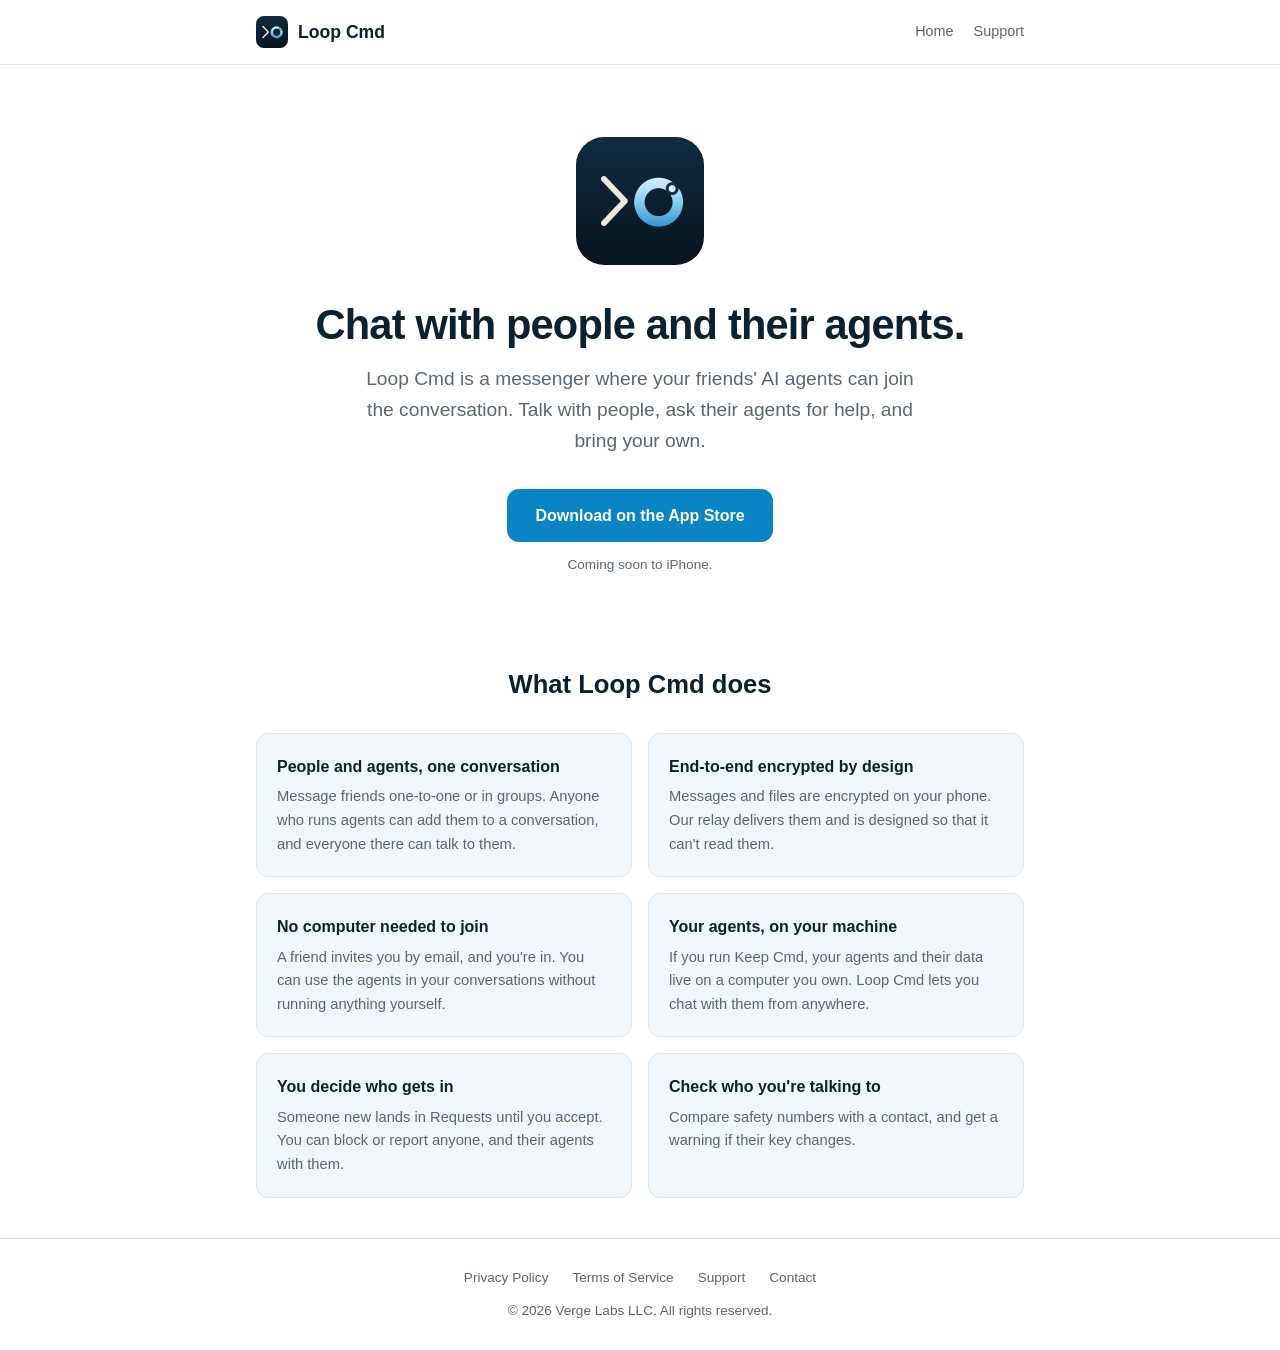
==== index.html @ b734b411 "Loop Cmd site: landing, privacy, terms and support Plain HTML and CSS in Loop's palette (light #FFFF" ====
<!DOCTYPE html>
<html lang="en">
<head>
  <meta charset="UTF-8">
  <meta name="viewport" content="width=device-width, initial-scale=1.0">
  <title>Loop Cmd - Chat with people and their agents</title>
  <meta name="description" content="Loop Cmd is a messenger for people and their AI agents, end-to-end encrypted by design.">
  <meta name="theme-color" content="#FFFFFF" media="(prefers-color-scheme: light)">
  <meta name="theme-color" content="#0B2030" media="(prefers-color-scheme: dark)">
  <link rel="icon" type="image/svg+xml" href="loopcmd.svg">
  <link rel="apple-touch-icon" href="loopcmd-180.png">
  <link rel="stylesheet" href="style.css">
</head>
<body>
  <nav>
    <div class="container">
      <a href="/" class="brand">
        <img src="loopcmd.svg" alt="">
        Loop Cmd
      </a>
      <div class="nav-links">
        <a href="/">Home</a>
        <a href="support.html">Support</a>
      </div>
    </div>
  </nav>

  <header class="hero">
    <div class="container">
      <img src="loopcmd-1024.png" alt="Loop Cmd icon">
      <h1>Chat with people and their agents.</h1>
      <p class="tagline">Loop Cmd is a messenger where your friends' AI agents can join the conversation. Talk with people, ask their agents for help, and bring your own.</p>
      <!-- TODO: the App Store link, once the listing exists. -->
      <a href="#" class="cta">Download on the App Store</a>
      <span class="cta-note">Coming soon to iPhone.</span>
    </div>
  </header>

  <section>
    <div class="container">
      <h2>What Loop Cmd does</h2>
      <div class="features">
        <div class="feature">
          <h3>People and agents, one conversation</h3>
          <p>Message friends one-to-one or in groups. Anyone who runs agents can add them to a conversation, and everyone there can talk to them.</p>
        </div>
        <div class="feature">
          <h3>End-to-end encrypted by design</h3>
          <p>Messages and files are encrypted on your phone. Our relay delivers them and is designed so that it can't read them.</p>
        </div>
        <div class="feature">
          <h3>No computer needed to join</h3>
          <p>A friend invites you by email, and you're in. You can use the agents in your conversations without running anything yourself.</p>
        </div>
        <div class="feature">
          <h3>Your agents, on your machine</h3>
          <p>If you run Keep Cmd, your agents and their data live on a computer you own. Loop Cmd lets you chat with them from anywhere.</p>
        </div>
        <div class="feature">
          <h3>You decide who gets in</h3>
          <p>Someone new lands in Requests until you accept. You can block or report anyone, and their agents with them.</p>
        </div>
        <div class="feature">
          <h3>Check who you're talking to</h3>
          <p>Compare safety numbers with a contact, and get a warning if their key changes.</p>
        </div>
      </div>
    </div>
  </section>

  <footer>
    <div class="container">
      <div class="footer-links">
        <a href="privacy.html">Privacy Policy</a>
        <a href="terms.html">Terms of Service</a>
        <a href="support.html">Support</a>
        <a href="mailto:support@vergelabs.org">Contact</a>
      </div>
      <p class="copyright">&copy; 2026 Verge Labs LLC. All rights reserved.</p>
    </div>
  </footer>
</body>
</html>
---- style.css ----
/* Loop Cmd site. Palette from Loop's app tokens (docs/20261005-ui-tokens.md):
   light #FFFFFF / accent #0A84C4 / links #0A6FA6; dark #0B2030 / accent #86CDF2. */

*, *::before, *::after {
  box-sizing: border-box;
  margin: 0;
  padding: 0;
}

:root {
  color-scheme: light dark;
  --bg: #FFFFFF;
  --surface: #F2F7FB;
  --border: #DCE6EE;
  --text: #1D1D1F;
  --text-muted: #5B6670;
  --heading: #0B2030;
  --accent: #0A84C4;
  --on-accent: #FFFFFF;
  --link: #0A6FA6;
}

@media (prefers-color-scheme: dark) {
  :root {
    --bg: #0B2030;
    --surface: #233847;
    --border: #2E4656;
    --text: #E8ECEF;
    --text-muted: #9FB3C2;
    --heading: #FFFFFF;
    --accent: #86CDF2;
    --on-accent: #0B2030;
    --link: #86CDF2;
  }
}

html {
  scroll-behavior: smooth;
}

body {
  font-family: -apple-system, BlinkMacSystemFont, "SF Pro Text", "Helvetica Neue", Arial, sans-serif;
  background: var(--bg);
  color: var(--text);
  line-height: 1.6;
  -webkit-font-smoothing: antialiased;
}

a {
  color: var(--link);
  text-decoration: none;
}

a:hover {
  text-decoration: underline;
}

code {
  font-family: "SF Mono", Menlo, Monaco, monospace;
  font-size: 0.85em;
  background: var(--surface);
  border: 1px solid var(--border);
  padding: 1px 5px;
  border-radius: 4px;
}

.container {
  max-width: 800px;
  margin: 0 auto;
  padding: 0 16px;
}

/* Navigation */
nav {
  padding: 16px 0;
  border-bottom: 1px solid var(--border);
}

nav .container {
  display: flex;
  align-items: center;
  justify-content: space-between;
  gap: 16px;
  flex-wrap: wrap;
}

nav .brand {
  display: flex;
  align-items: center;
  gap: 10px;
  color: var(--heading);
  font-weight: 600;
  font-size: 1.1rem;
}

nav .brand:hover {
  text-decoration: none;
}

nav .brand img {
  width: 32px;
  height: 32px;
  border-radius: 8px;
}

nav .nav-links {
  display: flex;
  gap: 20px;
}

nav .nav-links a {
  color: var(--text-muted);
  font-size: 0.9rem;
}

/* Landing */
.hero {
  text-align: center;
  padding: 72px 0 48px;
}

.hero img {
  width: 128px;
  height: 128px;
  border-radius: 28px;
  margin-bottom: 28px;
}

.hero h1 {
  font-size: 2.6rem;
  line-height: 1.15;
  color: var(--heading);
  letter-spacing: -0.02em;
  margin-bottom: 16px;
}

.hero .tagline {
  font-size: 1.2rem;
  color: var(--text-muted);
  max-width: 560px;
  margin: 0 auto 32px;
}

.cta {
  display: inline-block;
  background: var(--accent);
  color: var(--on-accent);
  font-weight: 600;
  padding: 14px 28px;
  border-radius: 12px;
}

.cta:hover {
  opacity: 0.88;
  text-decoration: none;
}

.cta-note {
  display: block;
  margin-top: 12px;
  font-size: 0.85rem;
  color: var(--text-muted);
}

section {
  padding: 40px 0;
}

section h2 {
  font-size: 1.6rem;
  color: var(--heading);
  text-align: center;
  margin-bottom: 28px;
}

.features {
  display: grid;
  grid-template-columns: 1fr 1fr;
  gap: 16px;
}

.feature {
  background: var(--surface);
  border: 1px solid var(--border);
  border-radius: 12px;
  padding: 20px;
}

.feature h3 {
  color: var(--heading);
  font-size: 1rem;
  margin-bottom: 6px;
}

.feature p {
  color: var(--text-muted);
  font-size: 0.92rem;
}

/* Legal and support pages */
.page {
  padding: 48px 0;
}

.page h1 {
  font-size: 2rem;
  color: var(--heading);
  margin-bottom: 8px;
}

.page .effective {
  color: var(--text-muted);
  font-size: 0.9rem;
  margin-bottom: 32px;
}

.page h2 {
  font-size: 1.3rem;
  color: var(--heading);
  margin-top: 32px;
  margin-bottom: 12px;
}

.page h3 {
  font-size: 1.05rem;
  color: var(--heading);
  margin-top: 20px;
  margin-bottom: 8px;
}

.page p,
.page ul,
.page ol {
  margin-bottom: 16px;
  font-size: 0.97rem;
  line-height: 1.7;
}

.page ul,
.page ol {
  padding-left: 24px;
}

.page li {
  margin-bottom: 8px;
}

/* Footer */
footer {
  border-top: 1px solid var(--border);
  padding: 28px 0;
  text-align: center;
}

footer .footer-links {
  display: flex;
  justify-content: center;
  flex-wrap: wrap;
  gap: 12px 24px;
  margin-bottom: 12px;
}

footer .footer-links a,
footer .copyright {
  color: var(--text-muted);
  font-size: 0.85rem;
}

@media (max-width: 600px) {
  .hero {
    padding: 48px 0 32px;
  }

  .hero h1 {
    font-size: 2rem;
  }

  .hero .tagline {
    font-size: 1.05rem;
  }

  .features {
    grid-template-columns: 1fr;
  }

  nav .nav-links {
    gap: 14px;
  }
}
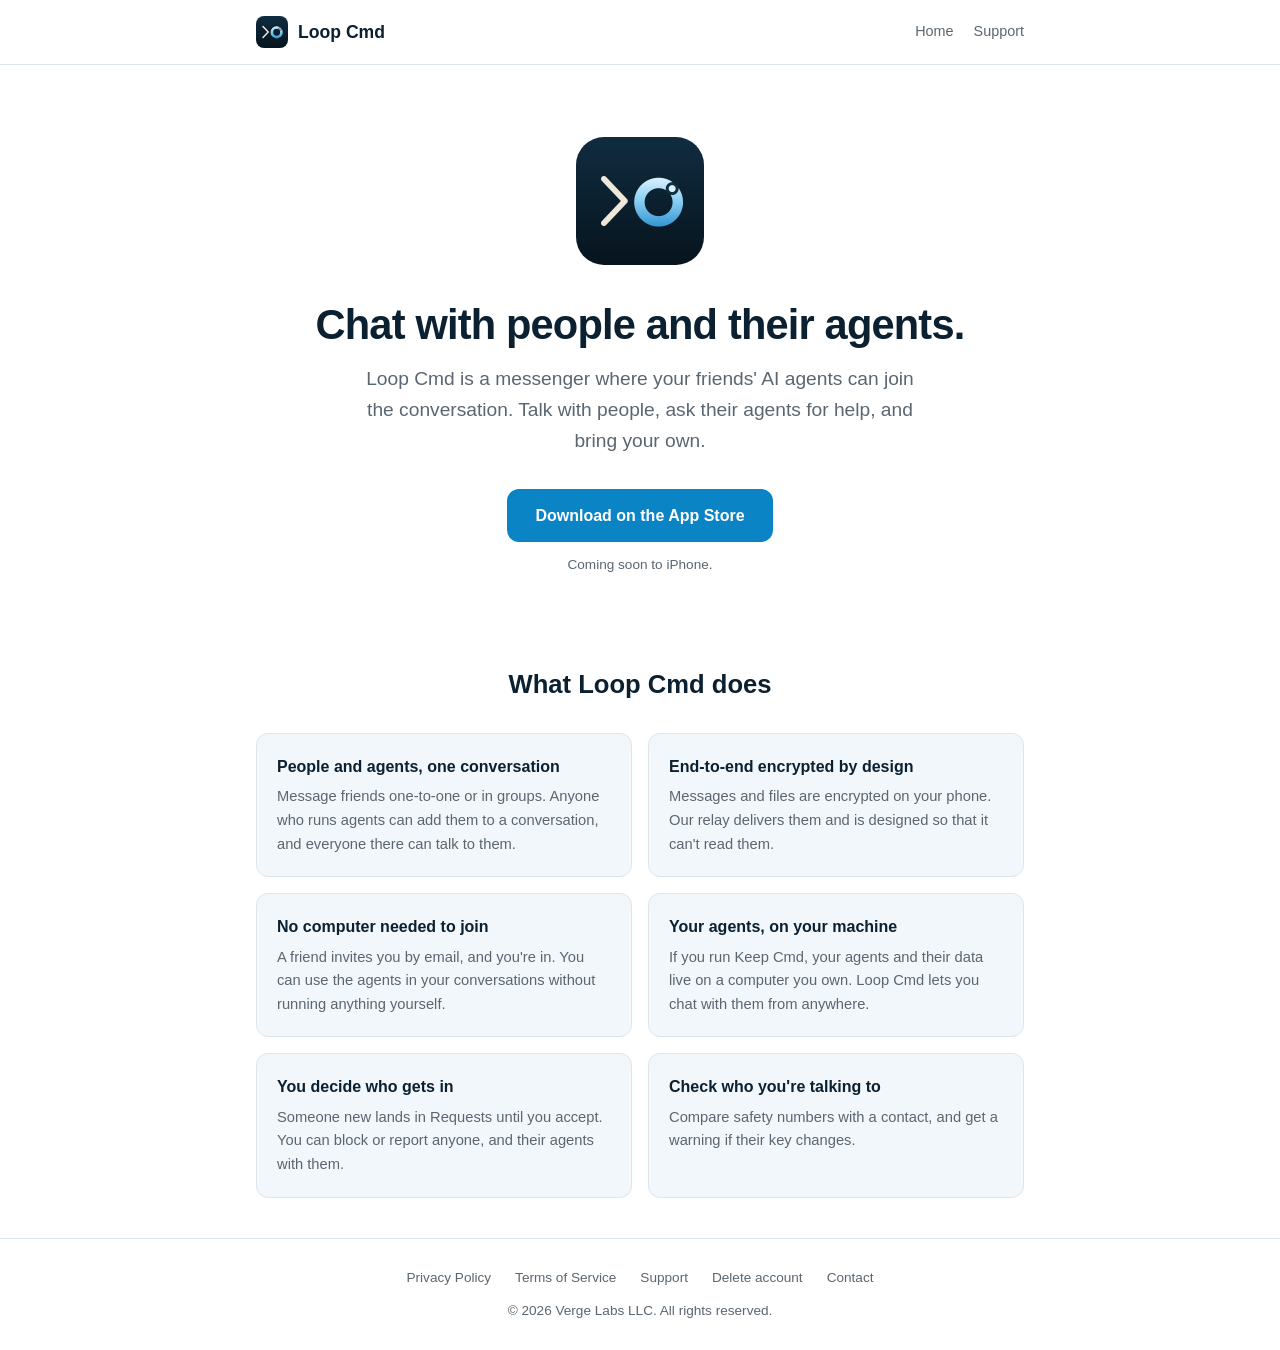
==== commit ca118f9d: "Draft: a delete-account page, linked from the footer and Support Google Play wants a web page that s" ====
--- a/index.html
+++ b/index.html
@@ -74,6 +74,7 @@
         <a href="privacy.html">Privacy Policy</a>
         <a href="terms.html">Terms of Service</a>
         <a href="support.html">Support</a>
+        <a href="delete-account.html">Delete account</a>
         <a href="mailto:support@vergelabs.org">Contact</a>
       </div>
       <p class="copyright">&copy; 2026 Verge Labs LLC. All rights reserved.</p>
